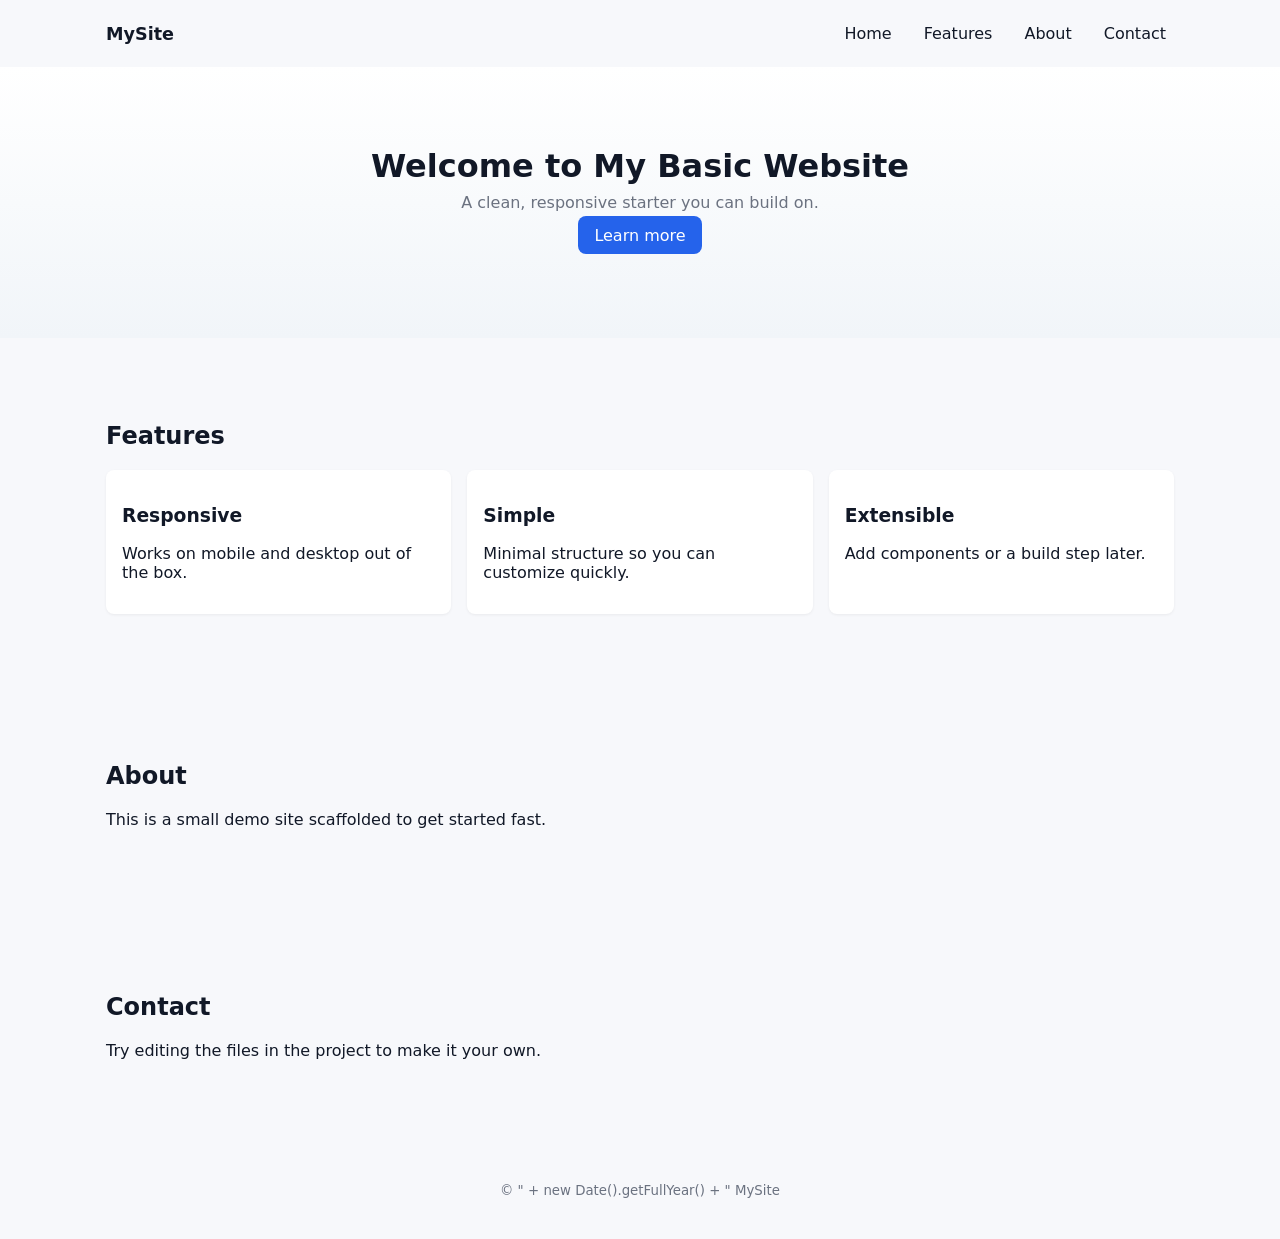
==== index.html @ b97705a8 "Add files via upload" ====
<!doctype html>
<html lang="en">
<head>
  <meta charset="utf-8">
  <meta name="viewport" content="width=device-width,initial-scale=1">
  <title>My Basic Website</title>
  <link rel="stylesheet" href="styles.css">
</head>
<body>
  <header class="site-header">
    <div class="container">
      <a class="brand" href="#">MySite</a>
      <button id="nav-toggle" aria-label="Toggle navigation">☰</button>
      <nav id="site-nav" class="site-nav">
        <a href="#home">Home</a>
        <a href="#features">Features</a>
        <a href="#about">About</a>
        <a href="#contact">Contact</a>
      </nav>
    </div>
  </header>

  <main>
    <section id="home" class="hero">
      <div class="container">
        <h1>Welcome to My Basic Website</h1>
        <p>A clean, responsive starter you can build on.</p>
        <p><a class="btn" href="#features">Learn more</a></p>
      </div>
    </section>

    <section id="features" class="section">
      <div class="container">
        <h2>Features</h2>
        <div class="grid">
          <div class="card">
            <h3>Responsive</h3>
            <p>Works on mobile and desktop out of the box.</p>
          </div>
          <div class="card">
            <h3>Simple</h3>
            <p>Minimal structure so you can customize quickly.</p>
          </div>
          <div class="card">
            <h3>Extensible</h3>
            <p>Add components or a build step later.</p>
          </div>
        </div>
      </div>
    </section>

    <section id="about" class="section">
      <div class="container">
        <h2>About</h2>
        <p>This is a small demo site scaffolded to get started fast.</p>
      </div>
    </section>

    <section id="contact" class="section">
      <div class="container">
        <h2>Contact</h2>
        <p>Try editing the files in the project to make it your own.</p>
      </div>
    </section>
  </main>

  <footer class="site-footer">
    <div class="container">
      <small>&copy; " + new Date().getFullYear() + " MySite</small>
    </div>
  </footer>

  <script src="script.js"></script>
</body>
</html>
---- styles.css ----
/* Basic reset and variables */
:root{
  --bg:#f7f8fb;
  --card:#ffffff;
  --muted:#6b7280;
  --accent:#2563eb;
  --max-width:1100px;
}
*{box-sizing:border-box}
html,body{height:100%}
body{
  margin:0;
  font-family:Segoe UI, Roboto, system-ui, -apple-system, 'Helvetica Neue', Arial;
  background:var(--bg);
  color:#111827;
  -webkit-font-smoothing:antialiased;
}
.container{max-width:var(--max-width);margin:0 auto;padding:1rem}

.site-header{background:transparent;position:sticky;top:0;z-index:30}
.site-header .container{display:flex;align-items:center;gap:1rem}
.brand{font-weight:700;text-decoration:none;color:inherit;font-size:1.1rem}
#nav-toggle{display:none;background:none;border:0;font-size:1.4rem}
.site-nav{margin-left:auto;display:flex;gap:1rem}
.site-nav a{color:inherit;text-decoration:none;padding:0.5rem;border-radius:6px}
.site-nav a:hover{background:rgba(0,0,0,0.04)}

.hero{padding:4rem 0;background:linear-gradient(180deg,#fff,#f1f5f9);text-align:center}
.hero h1{margin:0 0 .5rem;font-size:2rem}
.hero p{margin:.25rem 0;color:var(--muted)}
.btn{display:inline-block;background:var(--accent);color:#fff;padding:.6rem 1rem;border-radius:8px;text-decoration:none}

.section{padding:3rem 0}
.grid{display:grid;grid-template-columns:repeat(auto-fit,minmax(200px,1fr));gap:1rem;margin-top:1rem}
.card{background:var(--card);padding:1rem;border-radius:8px;box-shadow:0 1px 3px rgba(2,6,23,0.06)}

.site-footer{padding:1.5rem 0;text-align:center;color:var(--muted)}

/* Responsive nav */
@media (max-width:700px){
  #nav-toggle{display:block;margin-left:auto}
  .site-nav{position:absolute;right:1rem;top:60px;background:var(--card);flex-direction:column;padding:.5rem;border-radius:8px;box-shadow:0 6px 18px rgba(2,6,23,0.08);display:none}
  .site-nav.show{display:flex}
}
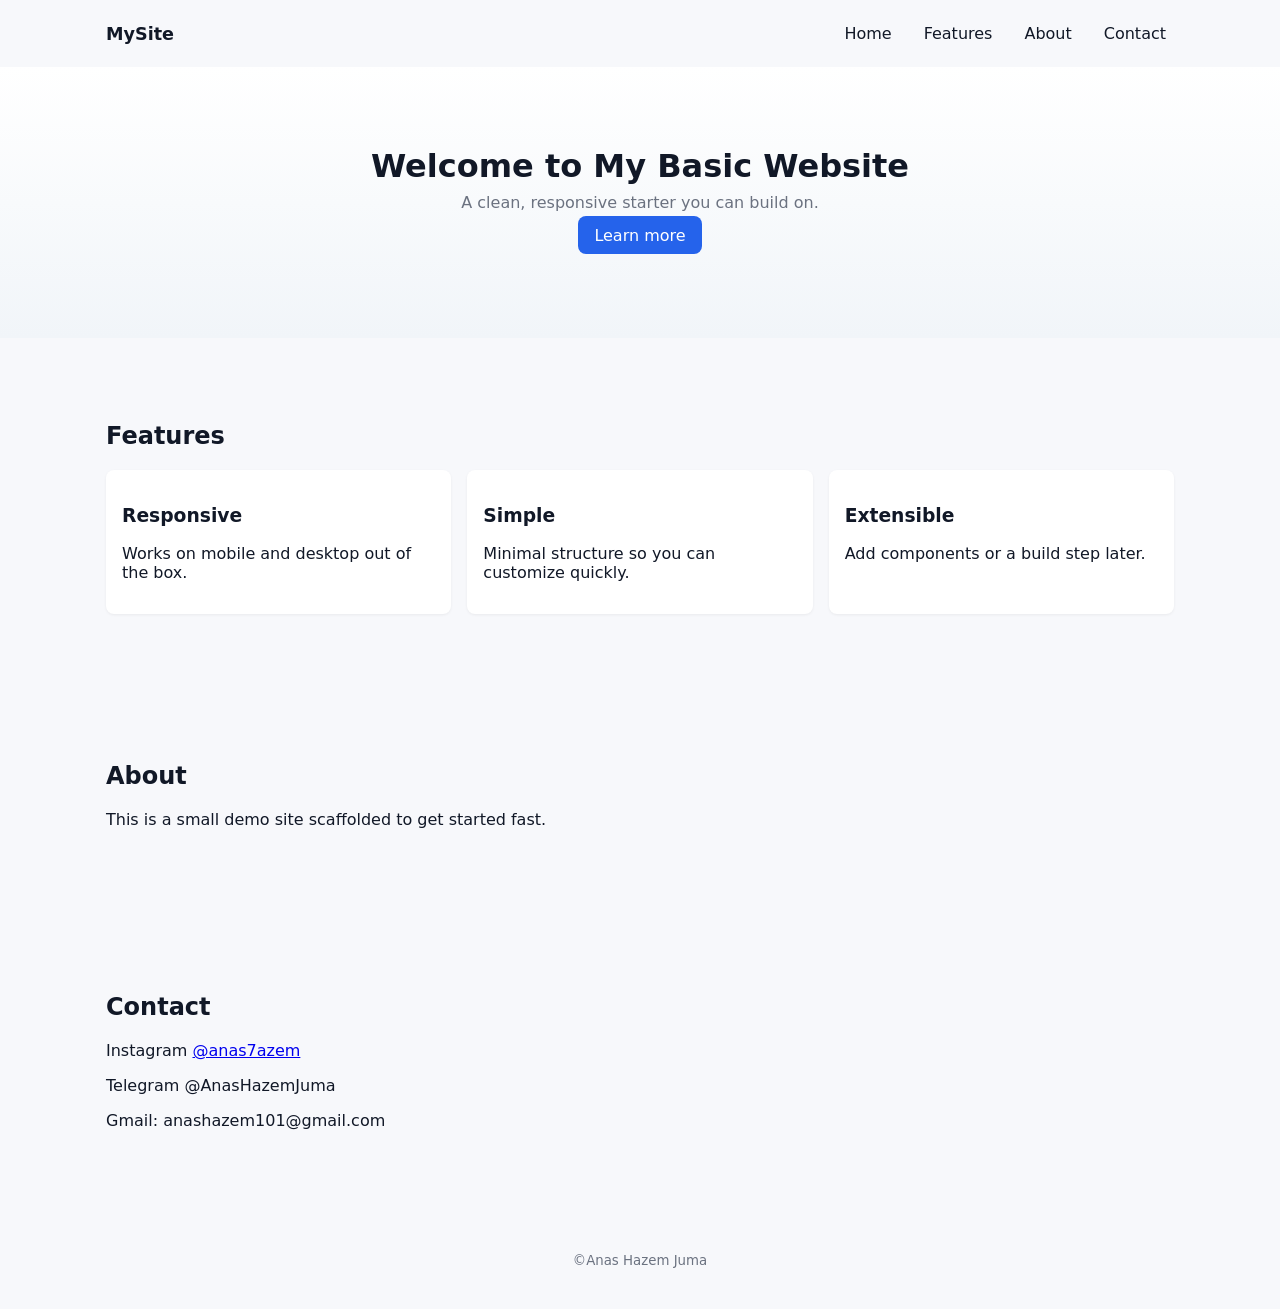
==== commit f1da1ae4: "Add files via upload" ====
--- a/index.html
+++ b/index.html
@@ -1,75 +1,82 @@
-<!doctype html>
+<!DOCTYPE html>
 <html lang="en">
-<head>
-  <meta charset="utf-8">
-  <meta name="viewport" content="width=device-width,initial-scale=1">
-  <title>My Basic Website</title>
-  <link rel="stylesheet" href="styles.css">
-</head>
-<body>
-  <header class="site-header">
-    <div class="container">
-      <a class="brand" href="#">MySite</a>
-      <button id="nav-toggle" aria-label="Toggle navigation">☰</button>
-      <nav id="site-nav" class="site-nav">
-        <a href="#home">Home</a>
-        <a href="#features">Features</a>
-        <a href="#about">About</a>
-        <a href="#contact">Contact</a>
-      </nav>
-    </div>
-  </header>
+  <head>
+    <meta charset="utf-8" />
+    <meta name="viewport" content="width=device-width,initial-scale=1" />
+    <title>Anas Hazem Juma</title>
+    <link rel="stylesheet" href="styles.css" />
+  </head>
+  <body>
+    <header class="site-header">
+      <div class="container">
+        <a class="brand" href="#">MySite</a>
+        <button id="nav-toggle" aria-label="Toggle navigation">☰</button>
+        <nav id="site-nav" class="site-nav">
+          <a href="#home">Home</a>
+          <a href="#features">Features</a>
+          <a href="#about">About</a>
+          <a href="#contact">Contact</a>
+        </nav>
+      </div>
+    </header>
 
-  <main>
-    <section id="home" class="hero">
-      <div class="container">
-        <h1>Welcome to My Basic Website</h1>
-        <p>A clean, responsive starter you can build on.</p>
-        <p><a class="btn" href="#features">Learn more</a></p>
-      </div>
-    </section>
+    <main>
+      <section id="home" class="hero">
+        <div class="container">
+          <h1>Welcome to My Basic Website</h1>
+          <p>A clean, responsive starter you can build on.</p>
+          <p><a class="btn" href="#features">Learn more</a></p>
+        </div>
+      </section>
 
-    <section id="features" class="section">
-      <div class="container">
-        <h2>Features</h2>
-        <div class="grid">
-          <div class="card">
-            <h3>Responsive</h3>
-            <p>Works on mobile and desktop out of the box.</p>
-          </div>
-          <div class="card">
-            <h3>Simple</h3>
-            <p>Minimal structure so you can customize quickly.</p>
-          </div>
-          <div class="card">
-            <h3>Extensible</h3>
-            <p>Add components or a build step later.</p>
+      <section id="features" class="section">
+        <div class="container">
+          <h2>Features</h2>
+          <div class="grid">
+            <div class="card">
+              <h3>Responsive</h3>
+              <p>Works on mobile and desktop out of the box.</p>
+            </div>
+            <div class="card">
+              <h3>Simple</h3>
+              <p>Minimal structure so you can customize quickly.</p>
+            </div>
+            <div class="card">
+              <h3>Extensible</h3>
+              <p>Add components or a build step later.</p>
+            </div>
           </div>
         </div>
+      </section>
+
+      <section id="about" class="section">
+        <div class="container">
+          <h2>About</h2>
+          <p>This is a small demo site scaffolded to get started fast.</p>
+        </div>
+      </section>
+
+      <section id="contact" class="section">
+        <div class="container">
+          <h2>Contact</h2>
+          <p>
+            Instagram
+            <a href="https://www.instagram.com/anas7azem/" target="_blank"
+              >@anas7azem</a
+            >
+          </p>
+          <p>Telegram @AnasHazemJuma</p>
+          <p>Gmail: anashazem101@gmail.com</p>
+        </div>
+      </section>
+    </main>
+
+    <footer class="site-footer">
+      <div class="container">
+        <small>&copy;Anas Hazem Juma</small>
       </div>
-    </section>
+    </footer>
 
-    <section id="about" class="section">
-      <div class="container">
-        <h2>About</h2>
-        <p>This is a small demo site scaffolded to get started fast.</p>
-      </div>
-    </section>
-
-    <section id="contact" class="section">
-      <div class="container">
-        <h2>Contact</h2>
-        <p>Try editing the files in the project to make it your own.</p>
-      </div>
-    </section>
-  </main>
-
-  <footer class="site-footer">
-    <div class="container">
-      <small>&copy; " + new Date().getFullYear() + " MySite</small>
-    </div>
-  </footer>
-
-  <script src="script.js"></script>
-</body>
-</html>+    <script src="script.js"></script>
+  </body>
+</html>
